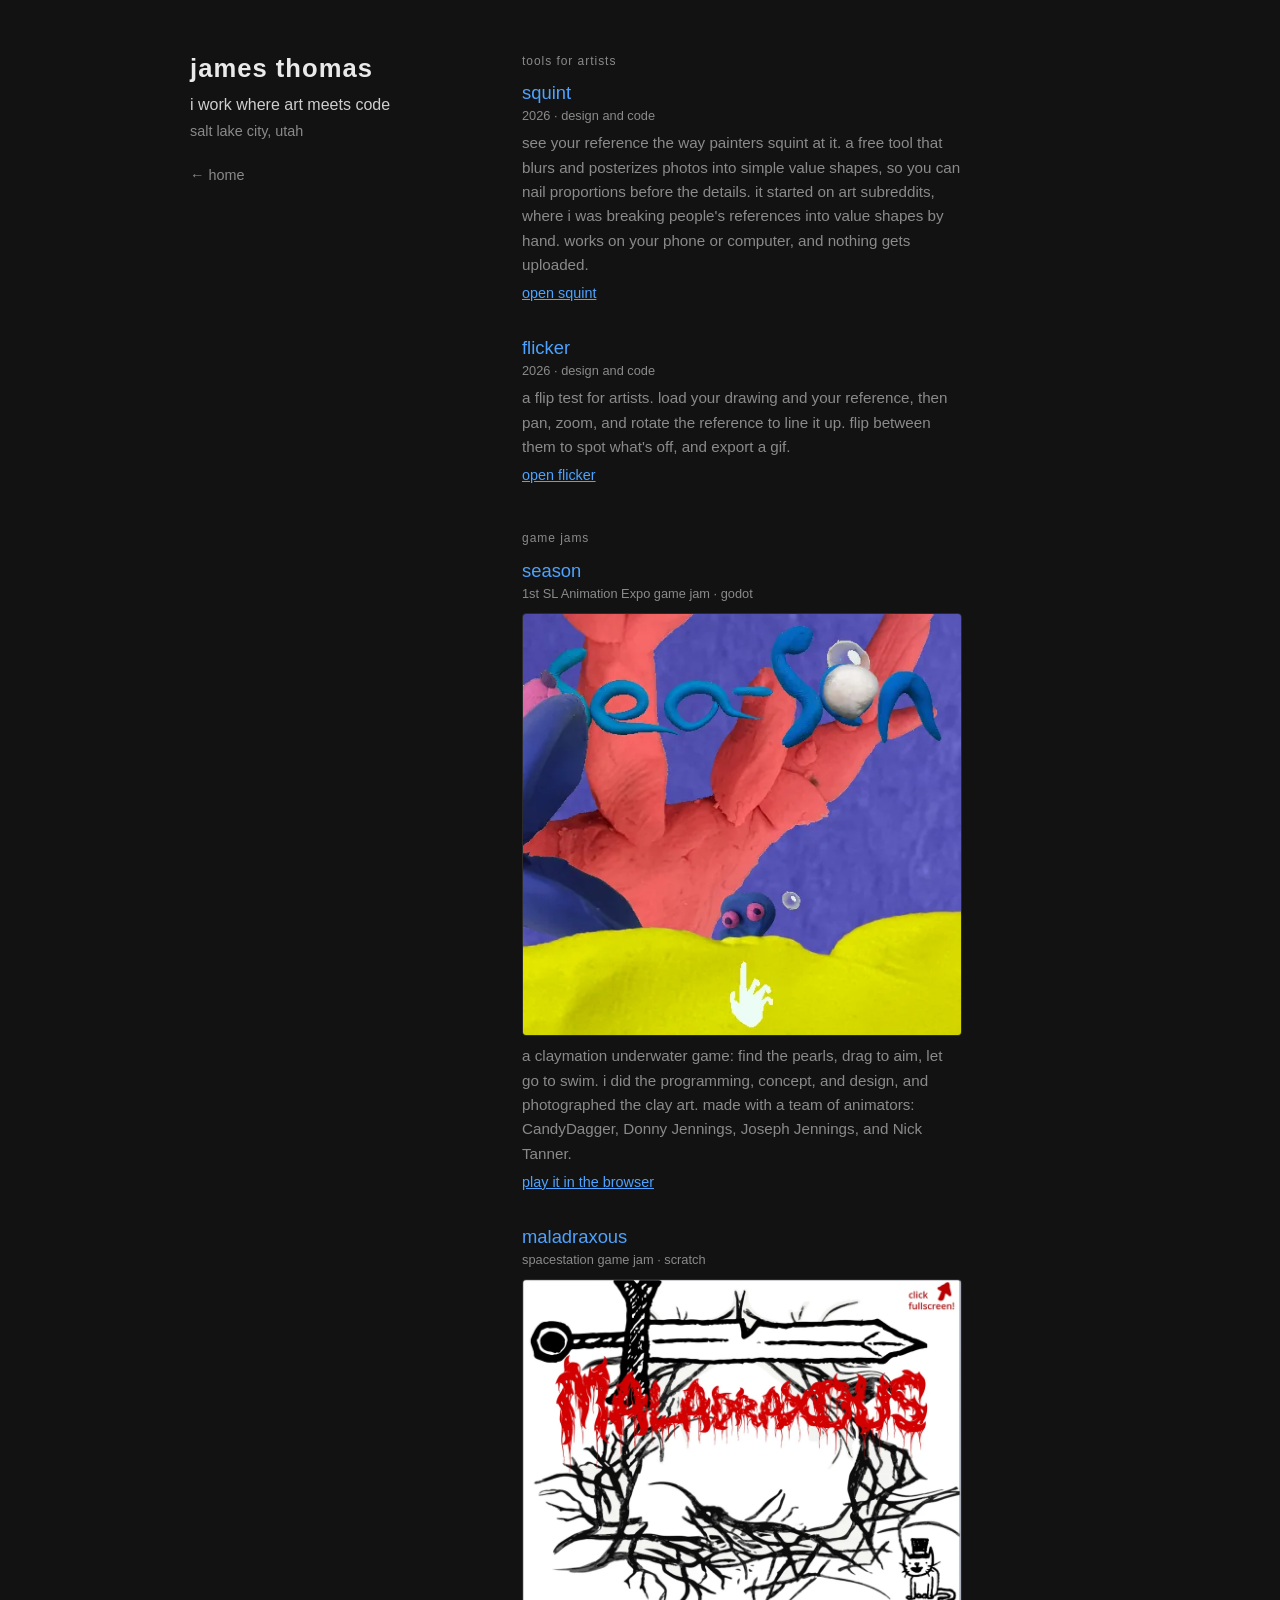
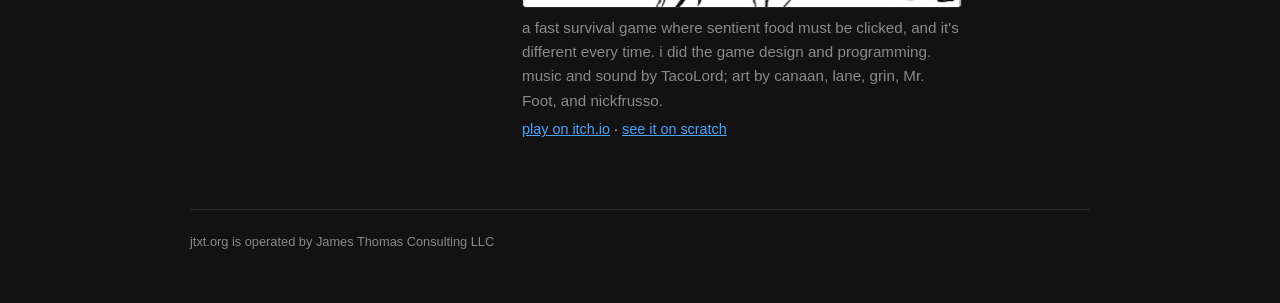
==== work/index.html @ 65765613 "Add work page: Squint, Flicker, SeaSon, Maladraxous; lowercase name - /work/: one section per projec" ====
<!DOCTYPE html>
<html lang="en">
<head>
	<meta charset="UTF-8">
	<meta name="viewport" content="width=device-width, initial-scale=1.0">

	<title>Work — James Thomas | Creative Technologist | Salt Lake City</title>
	<meta name="description" content="Things James Thomas has made: free tools for artists, and games made at game jams.">
	<link rel="canonical" href="https://jtxt.org/work/">

	<meta property="og:type" content="website">
	<meta property="og:url" content="https://jtxt.org/work/">
	<meta property="og:title" content="Work — James Thomas">
	<meta property="og:description" content="things i've made: free tools for artists, and game jam games.">

	<style>
		:root {
			--bg: #121212;
			--text-bright: #eaeaea;
			--text-mid: #cfcfcf;
			--text-dim: #8a8a8a;
			--accent: #4da3ff;
			--rule: #2a2a2a;
			--gap: clamp(2rem, 6vw, 4.5rem);
		}
		* { margin: 0; padding: 0; box-sizing: border-box; }

		body {
			font-family: -apple-system, BlinkMacSystemFont, 'Segoe UI', Arial, sans-serif;
			background: var(--bg);
			color: var(--text-mid);
			min-height: 100vh;
			display: flex;
			justify-content: center;
			padding: clamp(2rem, 6vh, 5rem) 1.5rem;
		}

		.page {
			width: 100%;
			max-width: 900px;
			display: grid;
			grid-template-columns: minmax(180px, 260px) 1fr;
			gap: var(--gap);
			align-items: start;
		}

		/* left column: identity, stays put */
		.identity h1 {
			font-size: 1.6rem;
			font-weight: 600;
			letter-spacing: 0.04em;
			margin-bottom: 0.6rem;
		}
		.identity h1 a { color: var(--text-bright); text-decoration: none; }
		.identity h1 a:hover, .identity h1 a:focus-visible { color: var(--accent); }
		.identity .tagline {
			font-size: 1rem;
			color: var(--text-mid);
			line-height: 1.5;
			margin-bottom: 0.4rem;
		}
		.identity .location {
			font-size: 0.9rem;
			color: var(--text-dim);
			margin-bottom: 1.75rem;
		}
		.identity .home { font-size: 0.9rem; }
		.identity .home a { color: var(--text-dim); text-decoration: none; }
		.identity .home a:hover, .identity .home a:focus-visible { color: var(--accent); }

		/* right column: projects */
		.section { margin-bottom: 3rem; }
		.section:last-child { margin-bottom: 0; }

		.section-label {
			font-size: 0.75rem;
			letter-spacing: 0.08em;
			color: var(--text-dim);
			margin-bottom: 0.9rem;
		}

		.project { margin-bottom: 2.25rem; }
		.project:last-child { margin-bottom: 0; }

		.work-title {
			font-size: 1.15rem;
			color: var(--accent);
			text-decoration: none;
			font-weight: 500;
		}
		.work-title:hover, .work-title:focus-visible { text-decoration: underline; }

		.meta {
			font-size: 0.8rem;
			color: var(--text-dim);
			margin-top: 0.25rem;
		}

		.project p.about {
			color: var(--text-dim);
			line-height: 1.6;
			margin-top: 0.5rem;
			max-width: 52ch;
			font-size: 0.95rem;
		}
		.project p.links {
			margin-top: 0.5rem;
			font-size: 0.9rem;
		}

		.shot {
			display: block;
			margin-top: 0.75rem;
			max-width: 440px;
		}
		.shot img {
			display: block;
			width: 100%;
			height: auto;
			border: 1px solid var(--rule);
			border-radius: 4px;
		}

		a { color: var(--accent); }

		.legal {
			grid-column: 1 / -1;
			padding-top: 1.5rem;
			border-top: 1px solid var(--rule);
			font-size: 0.8rem;
			color: var(--text-dim);
		}

		/* mobile: stack, identity block first */
		@media (max-width: 620px) {
			.page {
				grid-template-columns: 1fr;
				gap: 2.25rem;
			}
			.identity {
				padding-bottom: 1.75rem;
				border-bottom: 1px solid var(--rule);
			}
			.identity h1 { font-size: 1.4rem; }
		}
	</style>
</head>
<body>
	<div class="page">

		<div class="identity">
			<h1><a href="/">james thomas</a></h1>
			<p class="tagline">i work where art meets code</p>
			<p class="location">salt lake city, utah</p>
			<p class="home"><a href="/">← home</a></p>
		</div>

		<div class="content">
			<div class="section">
				<div class="section-label">tools for artists</div>

				<article class="project" id="squint">
					<a class="work-title" href="/tools/squint/">squint</a>
					<p class="meta">2026 · design and code</p>
					<p class="about">see your reference the way painters squint at it. a free tool that blurs and posterizes photos into simple value shapes, so you can nail proportions before the details. it started on art subreddits, where i was breaking people's references into value shapes by hand. works on your phone or computer, and nothing gets uploaded.</p>
					<p class="links"><a href="/tools/squint/">open squint</a></p>
				</article>

				<article class="project" id="flicker">
					<a class="work-title" href="/tools/compare/">flicker</a>
					<p class="meta">2026 · design and code</p>
					<p class="about">a flip test for artists. load your drawing and your reference, then pan, zoom, and rotate the reference to line it up. flip between them to spot what's off, and export a gif.</p>
					<p class="links"><a href="/tools/compare/">open flicker</a></p>
				</article>
			</div>

			<div class="section">
				<div class="section-label">game jams</div>

				<article class="project" id="season">
					<a class="work-title" href="https://jtxt.itch.io/season" target="_blank" rel="noopener">season</a>
					<p class="meta">1st SL Animation Expo game jam · godot</p>
					<a class="shot" href="https://jtxt.itch.io/season" target="_blank" rel="noopener">
						<img src="season/hero.webp" width="510" height="491" loading="lazy"
							alt="SeaSon title screen: clay coral, clay lettering, and a small sea creature peeking over a yellow clay sea floor">
					</a>
					<p class="about">a claymation underwater game: find the pearls, drag to aim, let go to swim. i did the programming, concept, and design, and photographed the clay art. made with a team of animators: CandyDagger, Donny Jennings, Joseph Jennings, and Nick Tanner.</p>
					<p class="links"><a href="https://jtxt.itch.io/season" target="_blank" rel="noopener">play it in the browser</a></p>
				</article>

				<article class="project" id="maladraxous">
					<a class="work-title" href="https://jtxt.itch.io/maladraxous" target="_blank" rel="noopener">maladraxous</a>
					<p class="meta">spacestation game jam · scratch</p>
					<a class="shot" href="https://jtxt.itch.io/maladraxous" target="_blank" rel="noopener">
						<img src="maladraxous/hero.webp" width="900" height="672" loading="lazy"
							alt="Maladraxous title card: a hand-drawn sword over tangled black roots, with a dripping red title">
					</a>
					<p class="about">a fast survival game where sentient food must be clicked, and it's different every time. i did the game design and programming. music and sound by TacoLord; art by canaan, lane, grin, Mr. Foot, and nickfrusso.</p>
					<p class="links">
						<a href="https://jtxt.itch.io/maladraxous" target="_blank" rel="noopener">play on itch.io</a> ·
						<a href="https://scratch.mit.edu/projects/746235230/" target="_blank" rel="noopener">see it on scratch</a>
					</p>
				</article>
			</div>
		</div>

		<footer class="legal">jtxt.org is operated by James Thomas Consulting LLC</footer>

	</div>
</body>
</html>
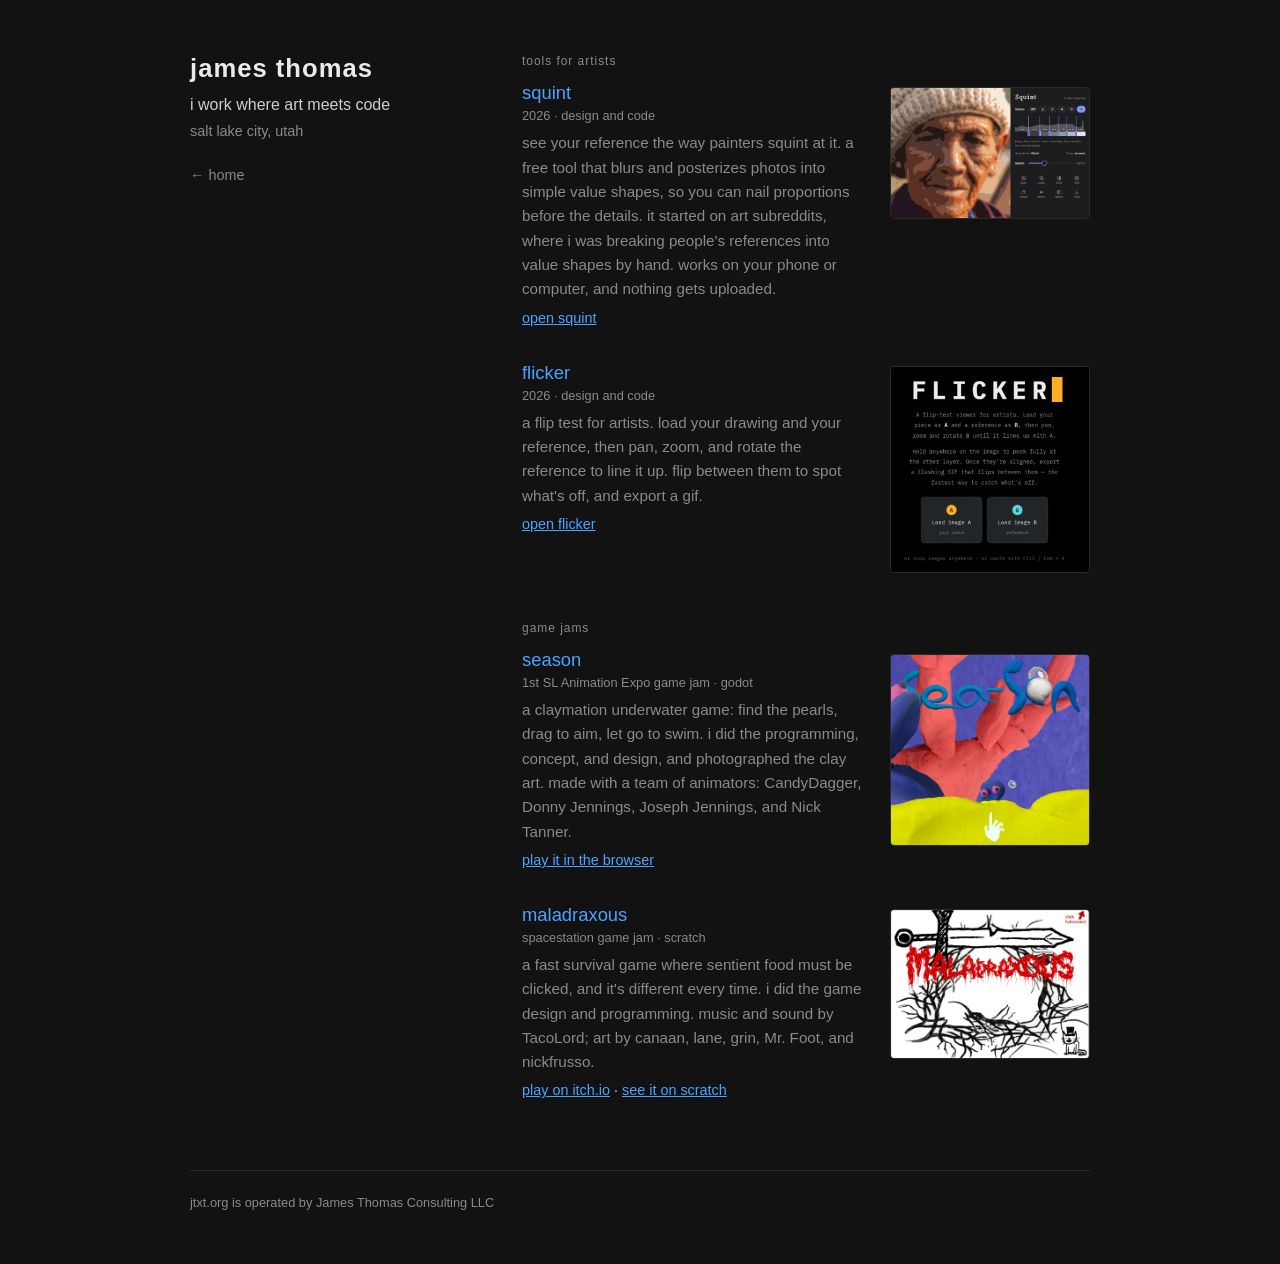
==== commit ddec9da3: "Screenshots beside Squint and Flicker; Squint links home Work and home pages: small screenshots sit " ====
--- a/work/index.html
+++ b/work/index.html
@@ -108,10 +108,24 @@
 			font-size: 0.9rem;
 		}
 
+		/* screenshot sits small, to the right of the text */
+		.project:has(.shot) {
+			display: grid;
+			grid-template-columns: 1fr 200px;
+			column-gap: 1.5rem;
+			align-items: start;
+		}
+		.project:has(.shot) > * { grid-column: 1; }
+		.project:has(.shot) > .work-title { justify-self: start; }
+		.project:has(.shot) > .shot {
+			grid-column: 2;
+			grid-row: 1 / span 5;
+			margin-top: 0.3rem;
+		}
+
 		.shot {
 			display: block;
-			margin-top: 0.75rem;
-			max-width: 440px;
+			max-width: 200px;
 		}
 		.shot img {
 			display: block;
@@ -142,6 +156,8 @@
 				border-bottom: 1px solid var(--rule);
 			}
 			.identity h1 { font-size: 1.4rem; }
+			.project:has(.shot) { display: block; }
+			.shot { margin-top: 0.75rem; max-width: 440px; }
 		}
 	</style>
 </head>
@@ -162,6 +178,10 @@
 				<article class="project" id="squint">
 					<a class="work-title" href="/tools/squint/">squint</a>
 					<p class="meta">2026 · design and code</p>
+					<a class="shot" href="/tools/squint/">
+						<img src="squint/hero.webp" width="600" height="394" loading="lazy"
+							alt="Squint showing a portrait under a straw hat broken into seven value bands, beside its controls: value count, band boundaries, and the squint slider">
+					</a>
 					<p class="about">see your reference the way painters squint at it. a free tool that blurs and posterizes photos into simple value shapes, so you can nail proportions before the details. it started on art subreddits, where i was breaking people's references into value shapes by hand. works on your phone or computer, and nothing gets uploaded.</p>
 					<p class="links"><a href="/tools/squint/">open squint</a></p>
 				</article>
@@ -169,6 +189,10 @@
 				<article class="project" id="flicker">
 					<a class="work-title" href="/tools/compare/">flicker</a>
 					<p class="meta">2026 · design and code</p>
+					<a class="shot" href="/tools/compare/">
+						<img src="flicker/hero.webp" width="600" height="619" loading="lazy"
+							alt="Flicker's start screen: the FLICKER title with an orange cursor block, a short explanation, and two buttons to load image A, your piece, and image B, the reference">
+					</a>
 					<p class="about">a flip test for artists. load your drawing and your reference, then pan, zoom, and rotate the reference to line it up. flip between them to spot what's off, and export a gif.</p>
 					<p class="links"><a href="/tools/compare/">open flicker</a></p>
 				</article>
@@ -198,7 +222,7 @@
 					<p class="about">a fast survival game where sentient food must be clicked, and it's different every time. i did the game design and programming. music and sound by TacoLord; art by canaan, lane, grin, Mr. Foot, and nickfrusso.</p>
 					<p class="links">
 						<a href="https://jtxt.itch.io/maladraxous" target="_blank" rel="noopener">play on itch.io</a> ·
-						<a href="https://scratch.mit.edu/projects/746235230/" target="_blank" rel="noopener">see it on scratch</a>
+						<a href="https://scratch.mit.edu/projects/746235230/fullscreen/" target="_blank" rel="noopener">see it on scratch</a>
 					</p>
 				</article>
 			</div>
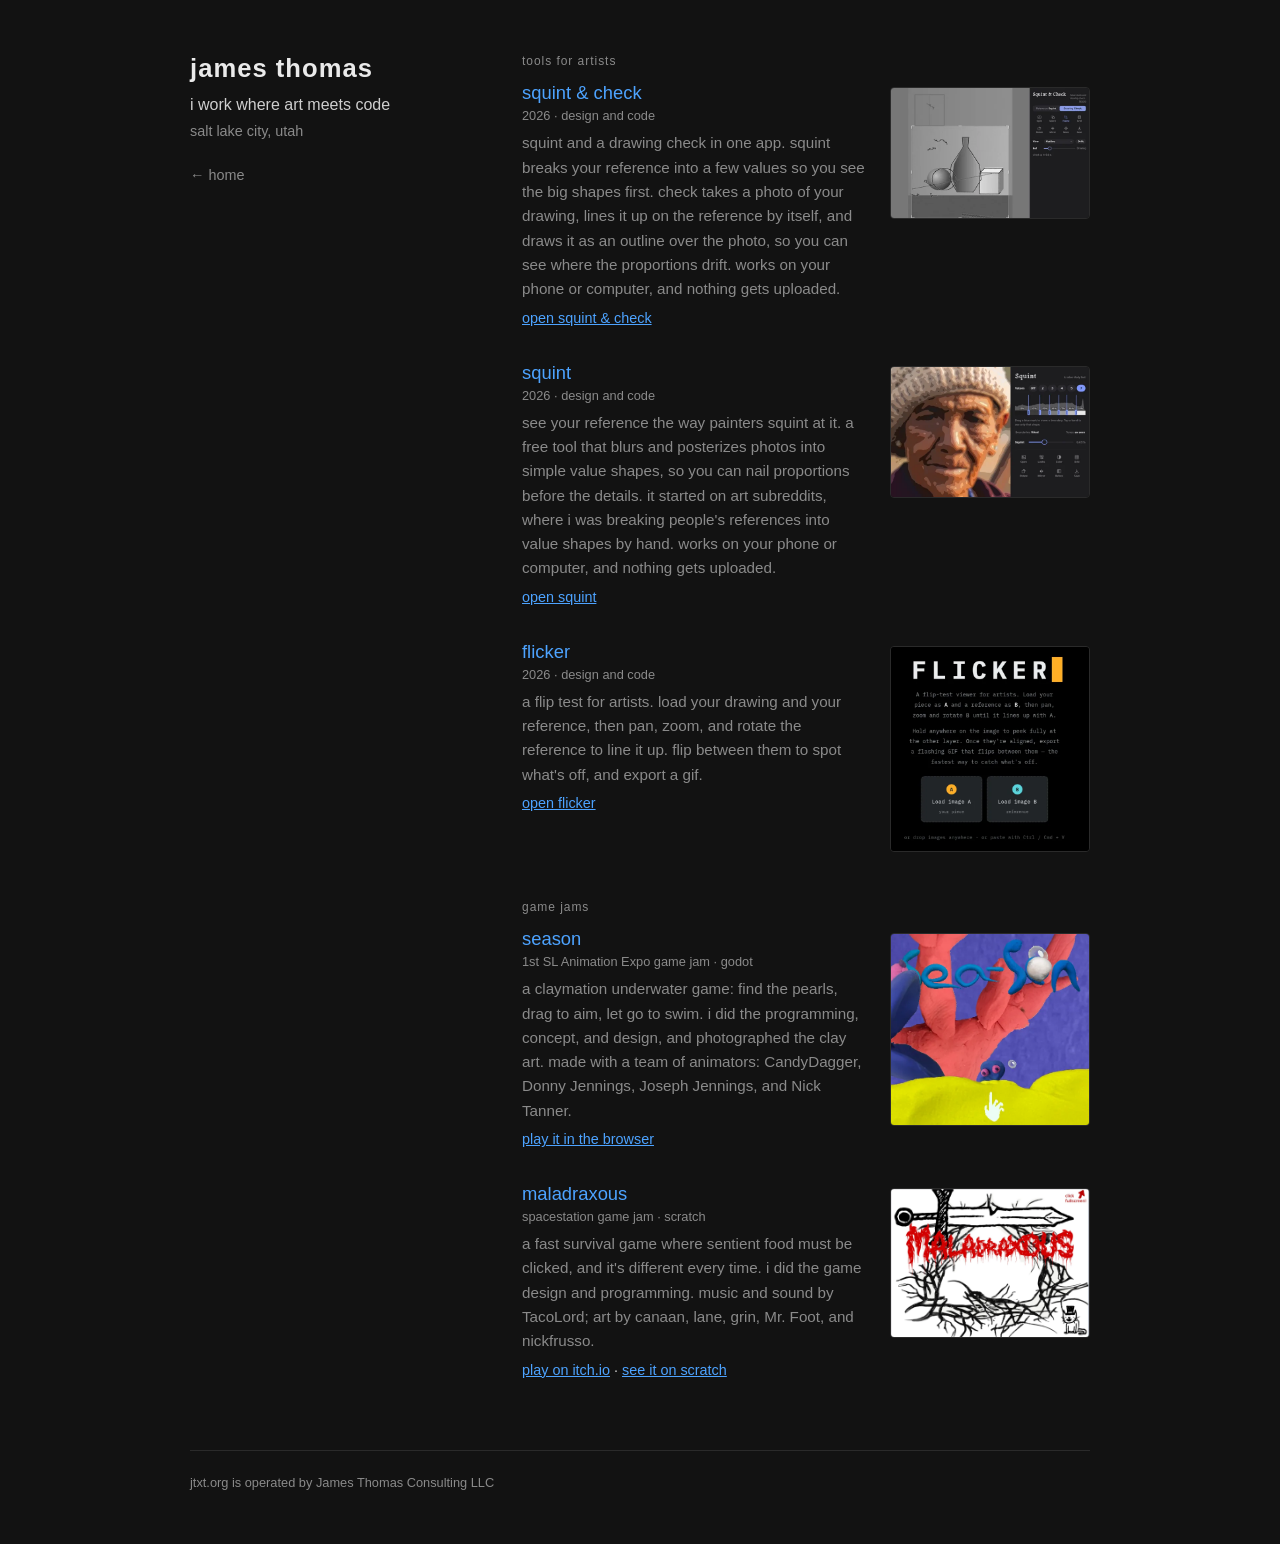
==== commit ad06612c: "Squint & Check published: linked from the home page and /work/, above the other tools" ====
--- a/work/index.html
+++ b/work/index.html
@@ -12,6 +12,7 @@
 	<meta property="og:url" content="https://jtxt.org/work/">
 	<meta property="og:title" content="Work — James Thomas">
 	<meta property="og:description" content="things i've made: free tools for artists, and game jam games.">
+	<meta name="fediverse:creator" content="@jtxt@mastodon.social">
 
 	<style>
 		:root {
@@ -175,6 +176,17 @@
 			<div class="section">
 				<div class="section-label">tools for artists</div>
 
+				<article class="project" id="squint-check">
+					<a class="work-title" href="/tools/squint-check/">squint &amp; check</a>
+					<p class="meta">2026 · design and code</p>
+					<a class="shot" href="/tools/squint-check/">
+						<img src="squint-check/hero.webp" width="600" height="394" loading="lazy"
+							alt="Squint &amp; Check lining a drawing of a still life up on its reference photo, the drawing shown as a dark outline over the photo: the ball and the vase are drawn off from where they sit">
+					</a>
+					<p class="about">squint and a drawing check in one app. squint breaks your reference into a few values so you see the big shapes first. check takes a photo of your drawing, lines it up on the reference by itself, and draws it as an outline over the photo, so you can see where the proportions drift. works on your phone or computer, and nothing gets uploaded.</p>
+					<p class="links"><a href="/tools/squint-check/">open squint &amp; check</a></p>
+				</article>
+
 				<article class="project" id="squint">
 					<a class="work-title" href="/tools/squint/">squint</a>
 					<p class="meta">2026 · design and code</p>
@@ -187,14 +199,14 @@
 				</article>
 
 				<article class="project" id="flicker">
-					<a class="work-title" href="/tools/compare/">flicker</a>
+					<a class="work-title" href="/tools/flicker/">flicker</a>
 					<p class="meta">2026 · design and code</p>
-					<a class="shot" href="/tools/compare/">
+					<a class="shot" href="/tools/flicker/">
 						<img src="flicker/hero.webp" width="600" height="619" loading="lazy"
 							alt="Flicker's start screen: the FLICKER title with an orange cursor block, a short explanation, and two buttons to load image A, your piece, and image B, the reference">
 					</a>
 					<p class="about">a flip test for artists. load your drawing and your reference, then pan, zoom, and rotate the reference to line it up. flip between them to spot what's off, and export a gif.</p>
-					<p class="links"><a href="/tools/compare/">open flicker</a></p>
+					<p class="links"><a href="/tools/flicker/">open flicker</a></p>
 				</article>
 			</div>
 
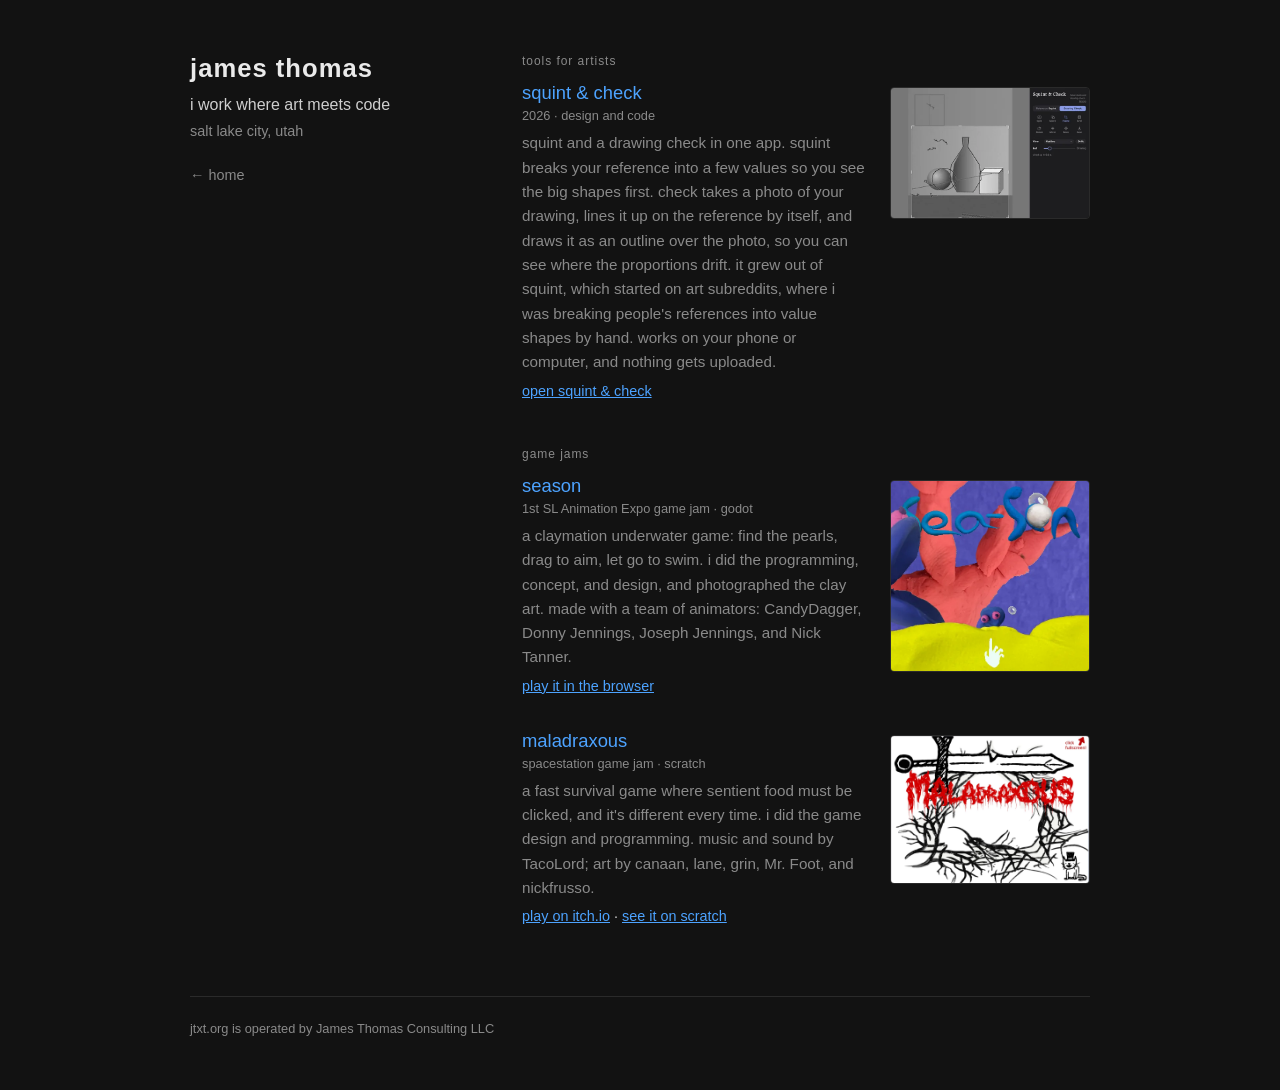
==== commit 23293fec: "Squint and Flicker unlinked from the home page and /work/: replaced by Squint & Check, their pages s" ====
--- a/work/index.html
+++ b/work/index.html
@@ -183,30 +183,8 @@
 						<img src="squint-check/hero.webp" width="600" height="394" loading="lazy"
 							alt="Squint &amp; Check lining a drawing of a still life up on its reference photo, the drawing shown as a dark outline over the photo: the ball and the vase are drawn off from where they sit">
 					</a>
-					<p class="about">squint and a drawing check in one app. squint breaks your reference into a few values so you see the big shapes first. check takes a photo of your drawing, lines it up on the reference by itself, and draws it as an outline over the photo, so you can see where the proportions drift. works on your phone or computer, and nothing gets uploaded.</p>
+					<p class="about">squint and a drawing check in one app. squint breaks your reference into a few values so you see the big shapes first. check takes a photo of your drawing, lines it up on the reference by itself, and draws it as an outline over the photo, so you can see where the proportions drift. it grew out of squint, which started on art subreddits, where i was breaking people's references into value shapes by hand. works on your phone or computer, and nothing gets uploaded.</p>
 					<p class="links"><a href="/tools/squint-check/">open squint &amp; check</a></p>
-				</article>
-
-				<article class="project" id="squint">
-					<a class="work-title" href="/tools/squint/">squint</a>
-					<p class="meta">2026 · design and code</p>
-					<a class="shot" href="/tools/squint/">
-						<img src="squint/hero.webp" width="600" height="394" loading="lazy"
-							alt="Squint showing a portrait under a straw hat broken into seven value bands, beside its controls: value count, band boundaries, and the squint slider">
-					</a>
-					<p class="about">see your reference the way painters squint at it. a free tool that blurs and posterizes photos into simple value shapes, so you can nail proportions before the details. it started on art subreddits, where i was breaking people's references into value shapes by hand. works on your phone or computer, and nothing gets uploaded.</p>
-					<p class="links"><a href="/tools/squint/">open squint</a></p>
-				</article>
-
-				<article class="project" id="flicker">
-					<a class="work-title" href="/tools/flicker/">flicker</a>
-					<p class="meta">2026 · design and code</p>
-					<a class="shot" href="/tools/flicker/">
-						<img src="flicker/hero.webp" width="600" height="619" loading="lazy"
-							alt="Flicker's start screen: the FLICKER title with an orange cursor block, a short explanation, and two buttons to load image A, your piece, and image B, the reference">
-					</a>
-					<p class="about">a flip test for artists. load your drawing and your reference, then pan, zoom, and rotate the reference to line it up. flip between them to spot what's off, and export a gif.</p>
-					<p class="links"><a href="/tools/flicker/">open flicker</a></p>
 				</article>
 			</div>
 
